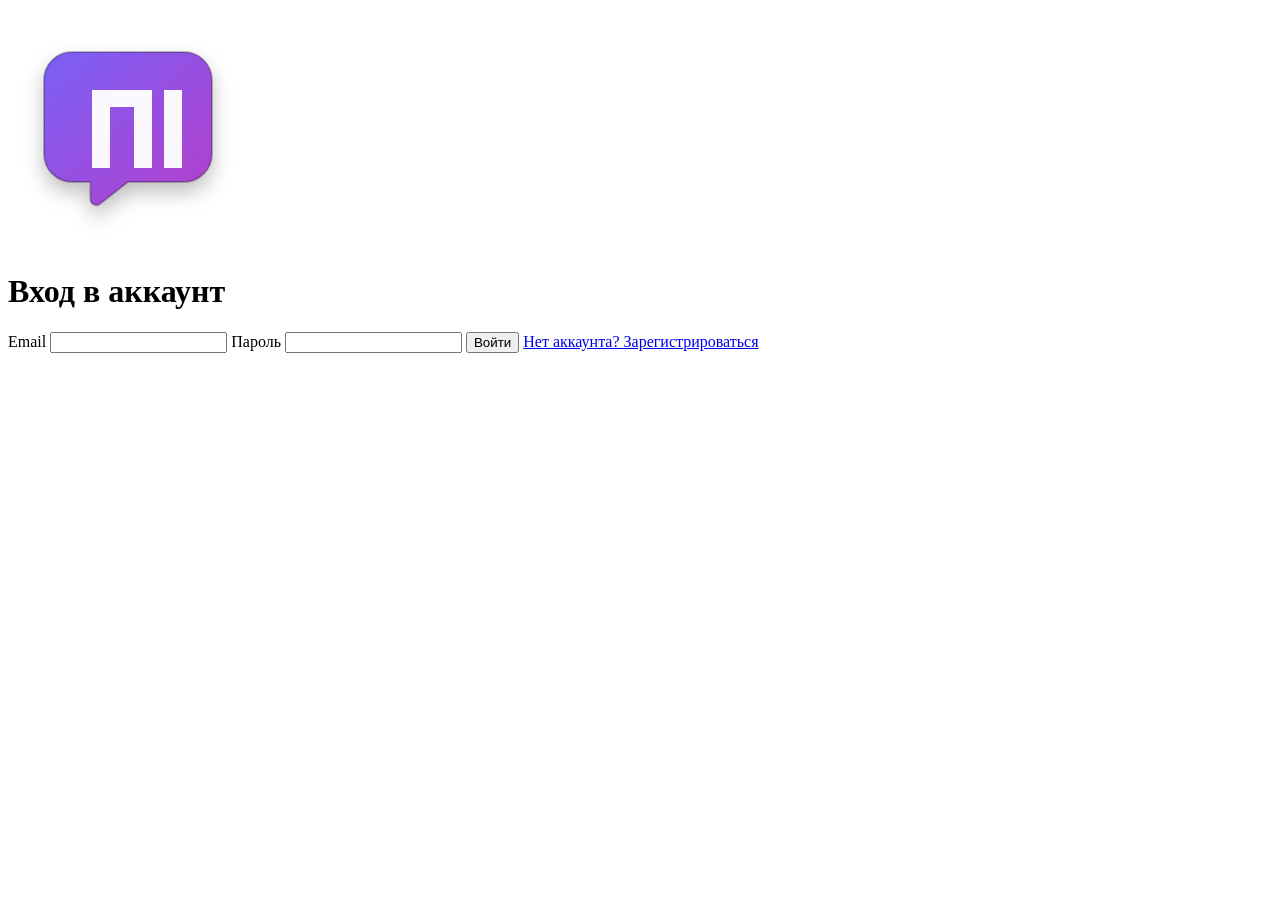
==== login.html @ caafa521 "Add files via upload" ====
<!doctype html>
<html lang="ru">
  <head>
    <meta charset="UTF-8" />
    <meta name="viewport" content="width=device-width, initial-scale=1.0" />
    <meta name="description" content="Вход в аккаунт Langlingo" />
    <title>Langlingo — вход</title>
    <link rel="stylesheet" href="../css/style.css" />
  </head>
  <body>
    <header>
      <div class="logo">
        <img class="logo-img" src="./langlingo-logo.svg" alt="Langlingo" />
      </div>
    </header>

    <main class="auth-page">
      <h1 class="onboarding-title">Вход в аккаунт</h1>
      <form class="auth-card" id="login-form" action="#" method="post">
        <label class="auth-field">
          Email
          <input type="email" name="email" required />
        </label>

        <label class="auth-field">
          Пароль
          <input type="password" name="password" required />
        </label>

        <button class="primary-action" type="submit">Войти</button>
        <a class="secondary-action auth-link" href="./register.html">Нет аккаунта? Зарегистрироваться</a>
      </form>
    </main>

    <script>
      const loginForm = document.getElementById("login-form");

      loginForm.addEventListener("submit", function (event) {
        event.preventDefault();
        const isRegistered = localStorage.getItem("langlingo_registered") === "1";
        const formData = new FormData(loginForm);
        const savedEmail = localStorage.getItem("langlingo_user_email");
        const savedPassword = localStorage.getItem("langlingo_user_password");

        if (!isRegistered) {
          window.location.href = "./register.html";
          return;
        }

        if (
          savedEmail &&
          savedPassword &&
          (formData.get("email") !== savedEmail ||
            formData.get("password") !== savedPassword)
        ) {
          alert("Неверная почта или пароль");
          return;
        }

        localStorage.setItem("langlingo_logged_in", "1");
        window.location.href = "./app.html";
      });
    </script>
  </body>
</html>
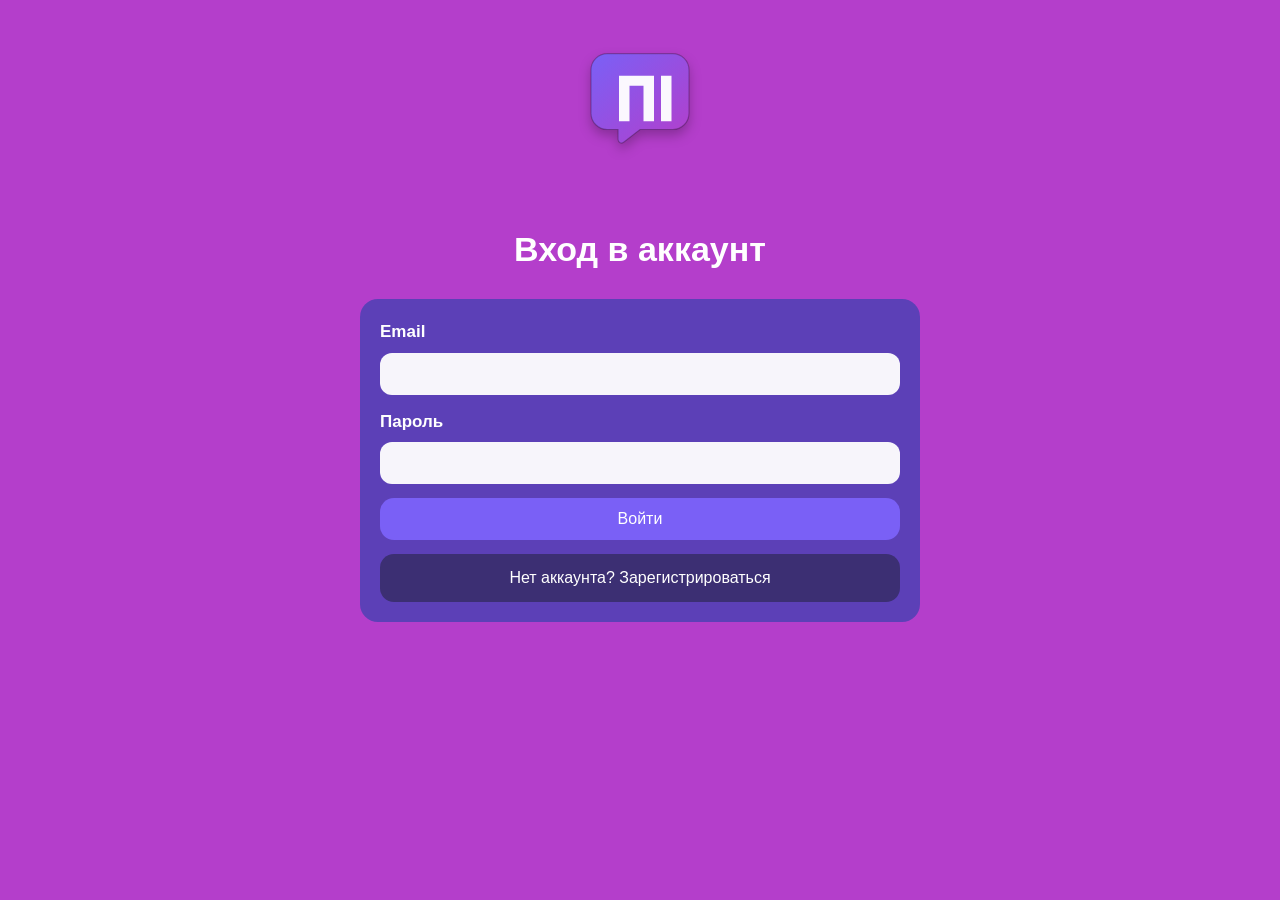
==== commit 3967f6bf: "Update login.html" ====
--- a/login.html
+++ b/login.html
@@ -5,7 +5,7 @@
     <meta name="viewport" content="width=device-width, initial-scale=1.0" />
     <meta name="description" content="Вход в аккаунт Langlingo" />
     <title>Langlingo — вход</title>
-    <link rel="stylesheet" href="../css/style.css" />
+    <link rel="stylesheet" href="style.css" />
   </head>
   <body>
     <header>
--- a/style.css
+++ b/style.css
@@ -0,0 +1,676 @@
+* {
+  box-sizing: border-box;
+}
+
+/* узкая колонка только для области чата */
+:root {
+  --chat-width: 720px;
+}
+
+html {
+  min-height: 100%;
+  background-color: #b43ecb;
+}
+
+body {
+  background-color: #b43ecb;
+  font-family: Arial, sans-serif;
+  font-size: 17px;
+  line-height: 1.5;
+  color: white;
+  margin: 0;
+  padding: 28px 40px 40px;
+  min-height: 100vh;
+  width: 100%;
+}
+
+header {
+  width: 100%;
+  display: flex;
+  flex-direction: column;
+  align-items: center;
+  justify-content: center;
+  gap: 20px;
+  margin-bottom: 56px;
+  text-align: center;
+}
+.logo {
+  width: 140px;
+  display: grid;
+  place-items: center;
+}
+
+.logo-img {
+  width: 140px;
+  height: auto;
+  display: block;
+}
+.header {
+  text-align: center;
+}
+
+.header a,
+.header button {
+  background-color: #7a60f6;
+  border: none;
+  color: white;
+  padding: 12px 28px;
+  margin: 10px 10px 0;
+  font-size: 16px;
+  cursor: pointer;
+  border-radius: 16px;
+  display: inline-block;
+  text-decoration: none;
+}
+
+.chat {
+  width: 100%;
+  max-width: min(var(--chat-width), 100%);
+  margin: 32px auto 0;
+  padding: 8px 20px 32px;
+  display: flex;
+  flex-direction: column;
+  gap: 18px;
+  align-items: stretch;
+}
+
+.message {
+  max-width: 78%;
+  padding: 14px 18px;
+  border-radius: 18px;
+  text-align: left;
+}
+
+.message.user {
+  background-color: #7a60f6;
+  align-self: flex-end;
+}
+
+.message.bot {
+  background-color: #5c40b7;
+  align-self: flex-start;
+}
+.circle {
+  width: 22px;
+  height: 22px;
+  border-radius: 50%;
+  display: inline-block;
+  margin: 0 10px;
+  vertical-align: middle;
+}
+.circle.user {
+  background-color: white;
+}
+.circle.bot {
+  background-color: black;
+}
+
+@media (max-width: 600px) {
+  body {
+    padding: 18px 16px 28px;
+    font-size: 16px;
+  }
+
+  header {
+    margin-bottom: 40px;
+    gap: 16px;
+  }
+
+  .header a,
+  .header button {
+    padding: 11px 22px;
+    font-size: 15px;
+  }
+
+  .chat {
+    margin-top: 20px;
+    padding: 0 4px 24px;
+    gap: 14px;
+  }
+
+  .start-learning-wrap {
+    margin-top: 20px;
+  }
+
+  .start-learning {
+    padding: 14px 18px;
+    font-size: 17px;
+  }
+}
+
+.start-learning-wrap {
+  width: 100%;
+  display: flex;
+  flex-direction: column;
+  align-items: center;
+  justify-content: center;
+  margin-top: 28px;
+}
+
+.start-learning {
+  width: fit-content;
+  max-width: calc(100% - 48px);
+  box-sizing: border-box;
+  background-color: #7a60f6;
+  border: none;
+  color: white;
+  padding: 16px 24px;
+  font-size: 18px;
+  font-weight: 700;
+  cursor: pointer;
+  border-radius: 999px;
+  text-align: center;
+  display: block;
+  text-decoration: none;
+}
+
+.onboarding {
+  width: 100%;
+  max-width: 820px;
+  margin: 0 auto;
+}
+
+.onboarding-title {
+  margin: 0 0 24px;
+  text-align: center;
+  font-size: clamp(24px, 2.8vw, 34px);
+}
+
+.onboarding-form {
+  display: grid;
+  gap: 16px;
+}
+
+.onboarding-card {
+  background: #5c40b7;
+  border-radius: 18px;
+  padding: 18px 20px;
+}
+
+.onboarding-card h2 {
+  margin: 0 0 12px;
+  font-size: 20px;
+}
+
+.onboarding-card label {
+  display: flex;
+  align-items: center;
+  gap: 12px;
+  margin: 10px 0;
+  padding: 10px 12px;
+  border-radius: 12px;
+  background: rgba(255, 255, 255, 0.06);
+  cursor: pointer;
+  transition: background-color 0.2s ease;
+}
+
+.onboarding-card label:hover {
+  background: rgba(255, 255, 255, 0.12);
+}
+
+.onboarding-card input[type="radio"],
+.onboarding-card input[type="checkbox"] {
+  appearance: none;
+  -webkit-appearance: none;
+  width: 20px;
+  height: 20px;
+  margin: 0;
+  border: 2px solid rgba(255, 255, 255, 0.75);
+  background: transparent;
+  display: inline-grid;
+  place-content: center;
+  transition: all 0.2s ease;
+  flex-shrink: 0;
+}
+
+.onboarding-card input[type="radio"] {
+  border-radius: 50%;
+}
+
+.onboarding-card input[type="checkbox"] {
+  border-radius: 6px;
+}
+
+.onboarding-card input[type="radio"]::before,
+.onboarding-card input[type="checkbox"]::before {
+  content: "";
+  width: 10px;
+  height: 10px;
+  transform: scale(0);
+  transition: transform 0.15s ease-in-out;
+  background: #ffffff;
+}
+
+.onboarding-card input[type="radio"]::before {
+  border-radius: 50%;
+}
+
+.onboarding-card input[type="checkbox"]::before {
+  border-radius: 3px;
+}
+
+.onboarding-card input[type="radio"]:checked,
+.onboarding-card input[type="checkbox"]:checked {
+  border-color: #ffdfff;
+  background: #7a60f6;
+}
+
+.onboarding-card input[type="radio"]:checked::before,
+.onboarding-card input[type="checkbox"]:checked::before {
+  transform: scale(1);
+}
+
+.onboarding-card input[type="radio"]:focus-visible,
+.onboarding-card input[type="checkbox"]:focus-visible {
+  outline: 2px solid #ffffff;
+  outline-offset: 2px;
+}
+
+.onboarding-actions {
+  display: flex;
+  justify-content: center;
+  gap: 12px;
+  margin-top: 10px;
+}
+
+.primary-action,
+.secondary-action {
+  border: none;
+  border-radius: 14px;
+  padding: 12px 22px;
+  font-size: 16px;
+  text-decoration: none;
+  color: white;
+  cursor: pointer;
+}
+
+.primary-action {
+  background: #7a60f6;
+}
+
+.secondary-action {
+  background: #3c2f73;
+}
+
+.auth-page {
+  width: 100%;
+  max-width: 560px;
+  margin: 0 auto;
+}
+
+.auth-card {
+  background: #5c40b7;
+  border-radius: 18px;
+  padding: 20px;
+  display: grid;
+  gap: 14px;
+}
+
+.auth-field {
+  display: grid;
+  gap: 8px;
+  font-weight: 600;
+}
+
+.auth-field input {
+  border: none;
+  border-radius: 12px;
+  padding: 12px;
+  font-size: 16px;
+  background: rgba(255, 255, 255, 0.95);
+  color: #1f1f1f;
+}
+
+.auth-field input:focus {
+  outline: 2px solid #d8ccff;
+}
+
+.auth-link {
+  text-align: center;
+}
+
+.app-body {
+  padding: 0;
+}
+
+.app-layout {
+  min-height: 100vh;
+  display: grid;
+  grid-template-columns: 280px 1fr;
+}
+
+.app-sidebar {
+  background: #3f2680;
+  padding: 24px 18px;
+  display: flex;
+  flex-direction: column;
+  align-items: flex-start;
+  gap: 24px;
+}
+
+.app-logo {
+  width: 130px;
+  text-align: center;
+}
+
+.app-nav {
+  width: 100%;
+  display: grid;
+  gap: 10px;
+}
+
+.app-nav-item {
+  width: 100%;
+  border: none;
+  border-radius: 14px;
+  padding: 12px 14px;
+  text-align: left;
+  font-size: 16px;
+  color: white;
+  background: rgba(255, 255, 255, 0.1);
+  cursor: pointer;
+  display: block;
+  text-decoration: none;
+  transition: transform 0.2s;
+}
+.app-nav-item.active {
+  background: #7a60f6;
+}
+
+.app-nav-item:hover {
+  cursor: pointer;
+  transform: scale(1.1);
+}
+
+.app-nav-item:active {
+  transform: scale(0.9);
+}
+
+.app-content {
+  padding: 32px;
+}
+
+.app-title {
+  margin: 0 0 20px;
+  font-size: clamp(26px, 3.2vw, 36px);
+}
+
+.lesson-list {
+  display: grid;
+  gap: 14px;
+  max-width: 900px;
+}
+
+.lesson-card {
+  background: #5c40b7;
+  border-radius: 16px;
+  padding: 16px 18px;
+}
+
+.lesson-card h2 {
+  margin: 0 0 8px;
+  font-size: 20px;
+}
+
+.lesson-card p {
+  margin: 0;
+  color: rgba(255, 255, 255, 0.92);
+}
+
+.training-list {
+  display: grid;
+  gap: 14px;
+  max-width: 900px;
+}
+
+.training-card {
+  background: #5c40b7;
+  border-radius: 16px;
+  padding: 18px;
+}
+
+.training-card h2 {
+  margin: 0 0 8px;
+  font-size: 21px;
+}
+
+.training-card p {
+  margin: 0 0 12px;
+  color: rgba(255, 255, 255, 0.92);
+}
+
+.training-points {
+  margin: 0;
+  padding-left: 20px;
+}
+
+.training-points li + li {
+  margin-top: 6px;
+}
+
+.profile-layout {
+  max-width: 980px;
+  display: grid;
+  gap: 18px;
+}
+
+.profile-card,
+.profile-section {
+  background: #5c40b7;
+  border-radius: 18px;
+  padding: 22px;
+}
+
+.profile-card {
+  display: grid;
+  grid-template-columns: auto 1fr auto;
+  gap: 18px;
+  align-items: center;
+}
+
+.profile-avatar {
+  width: 88px;
+  height: 88px;
+  border-radius: 50%;
+  background: linear-gradient(135deg, #9e8bff, #7a60f6);
+  display: grid;
+  place-items: center;
+  font-size: 30px;
+  font-weight: 700;
+}
+
+.profile-name {
+  margin: 0 0 6px;
+  font-size: 28px;
+}
+
+.profile-meta {
+  margin: 0;
+  color: rgba(255, 255, 255, 0.9);
+}
+
+.profile-edit-button {
+  width: 48px;
+  height: 48px;
+  border: none;
+  border-radius: 50%;
+  background: #7a60f6;
+  color: white;
+  font-size: 22px;
+  cursor: pointer;
+}
+
+.profile-stats {
+  display: grid;
+  grid-template-columns: repeat(3, minmax(0, 1fr));
+  gap: 14px;
+}
+
+.profile-stat {
+  background: rgba(255, 255, 255, 0.1);
+  border-radius: 14px;
+  padding: 16px;
+}
+
+.profile-stat strong {
+  display: block;
+  font-size: 24px;
+  margin-bottom: 6px;
+}
+
+.profile-form {
+  display: grid;
+  gap: 14px;
+  max-width: 560px;
+}
+
+.profile-form[hidden] {
+  display: none;
+}
+
+.profile-label {
+  display: grid;
+  gap: 8px;
+  font-weight: 700;
+}
+
+.profile-label input {
+  width: 100%;
+  border: none;
+  border-radius: 12px;
+  padding: 12px 14px;
+  font: inherit;
+}
+
+.settings-layout {
+  max-width: 980px;
+  display: grid;
+  gap: 18px;
+}
+
+.settings-section {
+  background: #5c40b7;
+  border-radius: 18px;
+  padding: 22px;
+}
+
+.settings-section h2 {
+  margin: 0 0 16px;
+  font-size: 24px;
+}
+
+.settings-list {
+  display: grid;
+  gap: 12px;
+}
+
+.settings-item {
+  background: rgba(255, 255, 255, 0.1);
+  border-radius: 14px;
+  padding: 14px 16px;
+  display: flex;
+  align-items: center;
+  justify-content: space-between;
+  gap: 16px;
+}
+
+.settings-item p {
+  margin: 4px 0 0;
+  color: rgba(255, 255, 255, 0.88);
+}
+
+.settings-toggle {
+  display: inline-flex;
+  align-items: center;
+  gap: 10px;
+  font-weight: 700;
+  cursor: pointer;
+}
+
+.settings-toggle input {
+  position: absolute;
+  opacity: 0;
+  pointer-events: none;
+}
+
+.settings-slider {
+  width: 58px;
+  height: 32px;
+  border-radius: 999px;
+  background: rgba(255, 255, 255, 0.28);
+  position: relative;
+  box-shadow: inset 0 0 0 1px rgba(255, 255, 255, 0.12);
+  transition: background-color 0.2s ease, box-shadow 0.2s ease;
+}
+
+.settings-slider::after {
+  content: "";
+  position: absolute;
+  top: 4px;
+  left: 4px;
+  width: 24px;
+  height: 24px;
+  border-radius: 50%;
+  background: white;
+  box-shadow: 0 4px 12px rgba(0, 0, 0, 0.25);
+  transition: transform 0.2s ease;
+}
+
+.settings-state {
+  min-width: 42px;
+}
+
+.settings-state::before {
+  content: "Выкл";
+  color: rgba(255, 255, 255, 0.82);
+}
+
+.settings-toggle input:checked + .settings-slider {
+  background: linear-gradient(135deg, #9e8bff, #7a60f6);
+  box-shadow: 0 0 0 4px rgba(122, 96, 246, 0.18);
+}
+
+.settings-toggle input:checked + .settings-slider::after {
+  transform: translateX(26px);
+}
+
+.settings-toggle input:checked + .settings-slider + .settings-state::before {
+  content: "Вкл";
+  color: white;
+}
+
+.settings-link {
+  color: white;
+  text-decoration: none;
+  font-weight: 700;
+}
+
+@media (max-width: 600px) {
+  .onboarding-title {
+    font-size: 24px;
+  }
+
+  .onboarding-card h2 {
+    font-size: 18px;
+  }
+
+  .app-layout {
+    grid-template-columns: 1fr;
+  }
+
+  .app-sidebar {
+    align-items: center;
+  }
+
+  .app-content {
+    padding: 20px 14px 28px;
+  }
+
+  .profile-card {
+    grid-template-columns: 1fr;
+  }
+
+  .profile-stats {
+    grid-template-columns: 1fr;
+  }
+}
